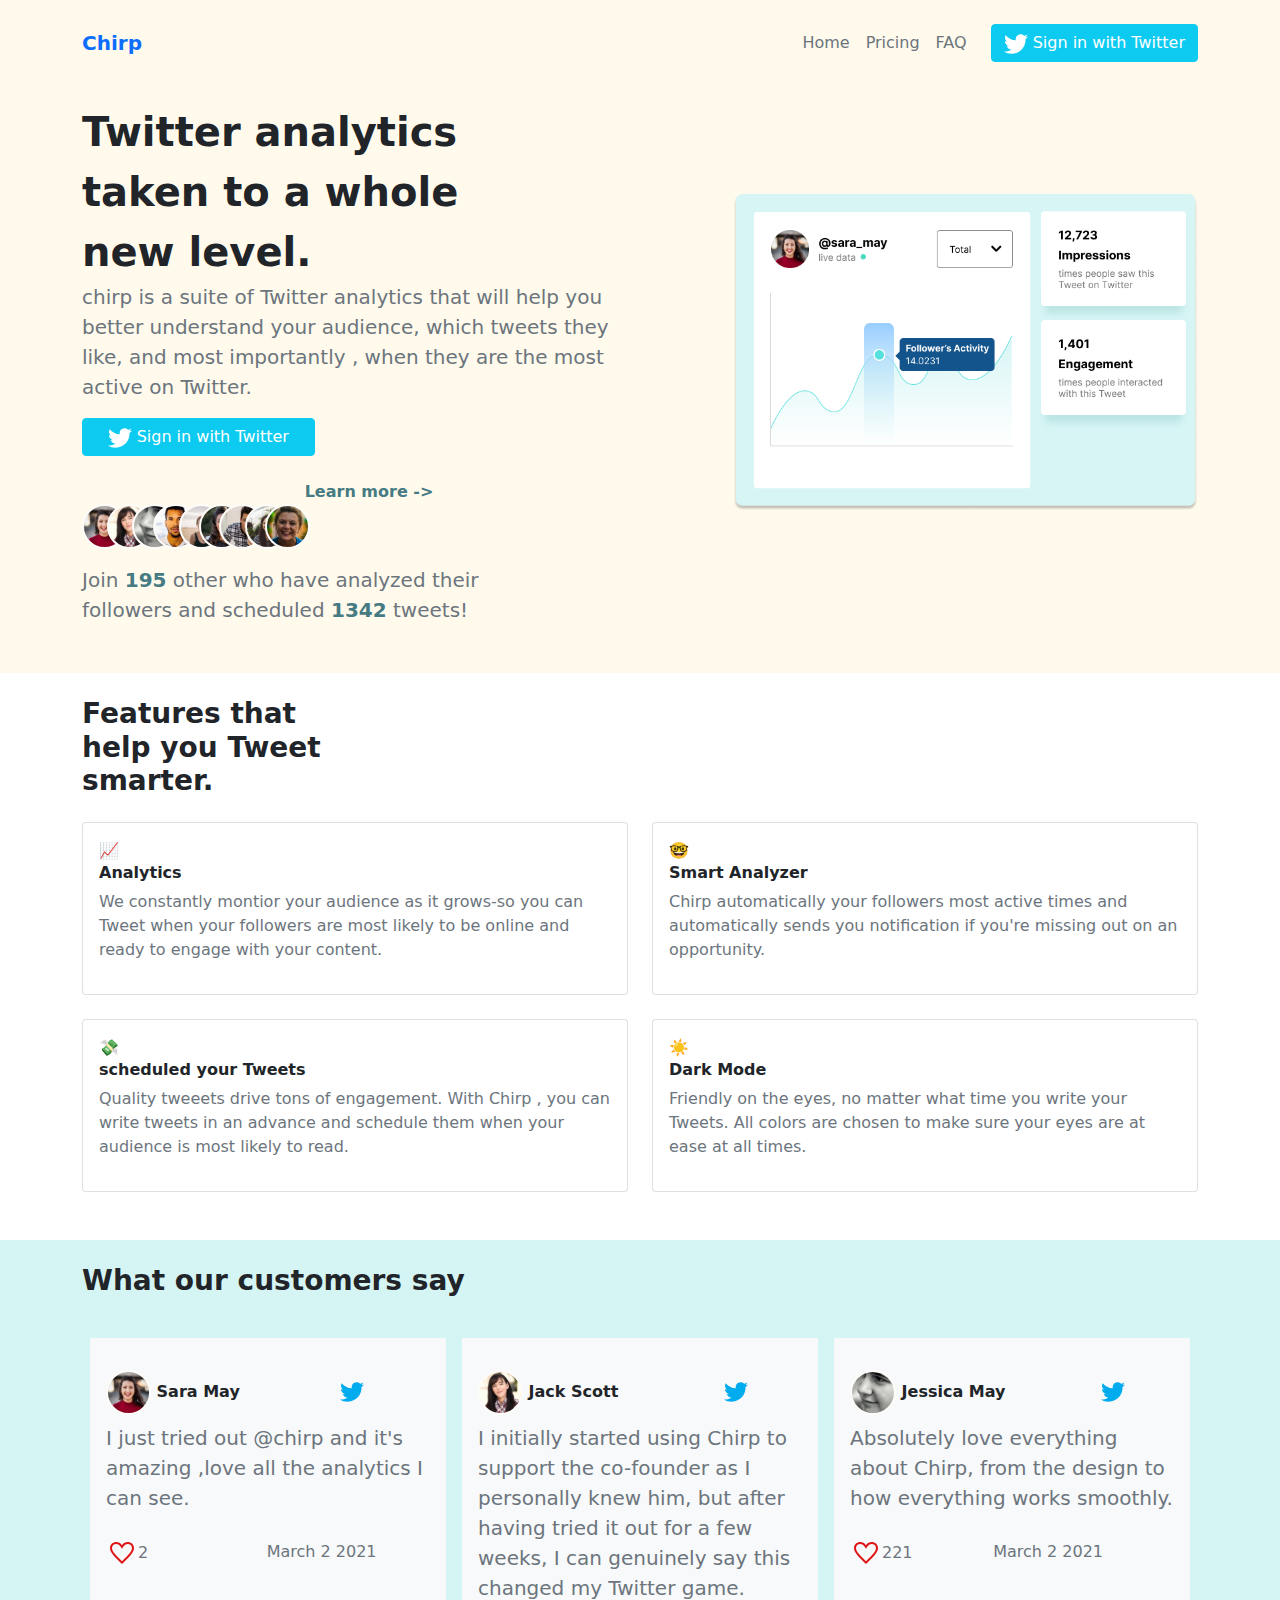
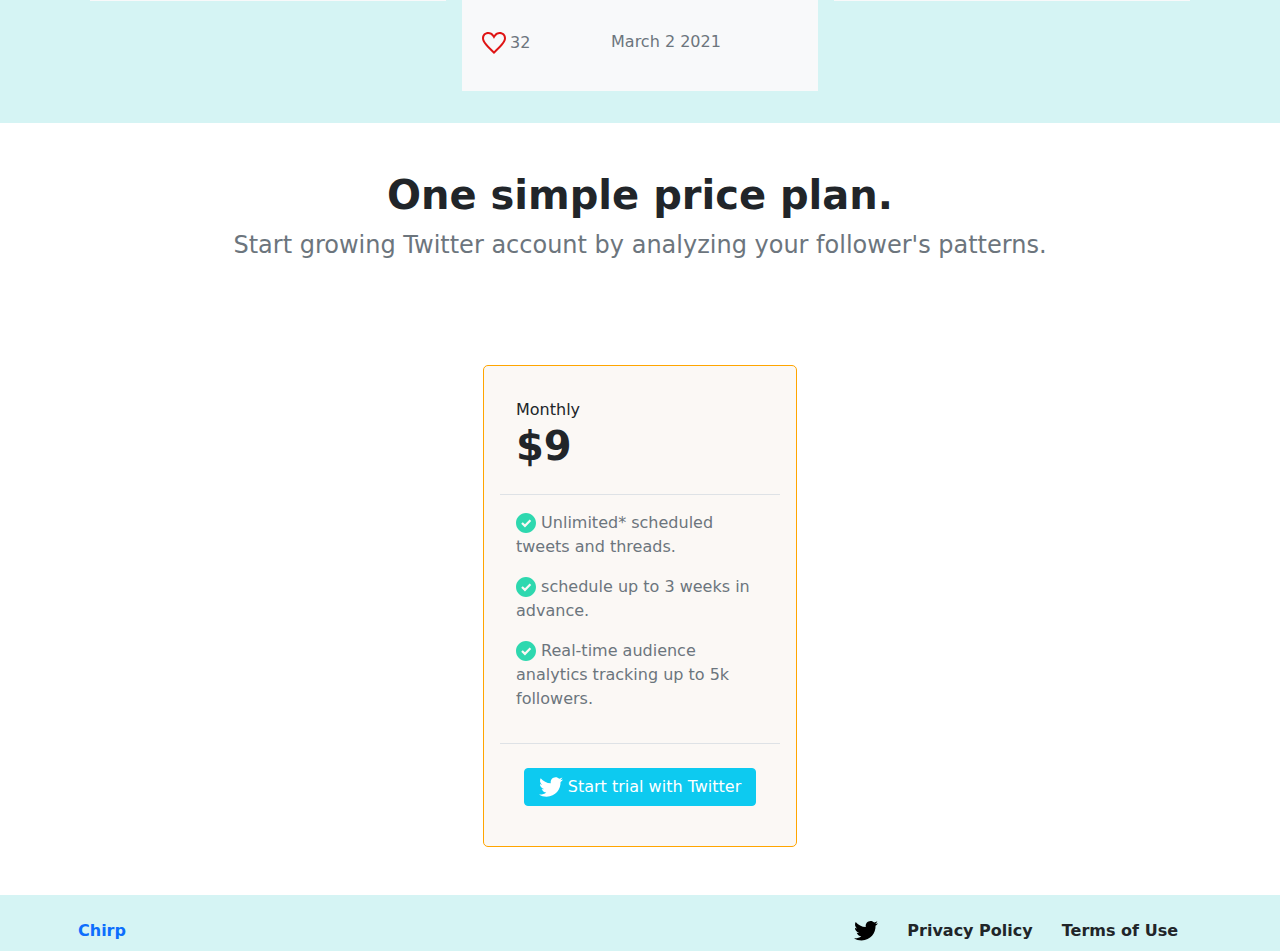
==== index.html @ 7ab79d4b "First Commit" ====
<html>
    <head>
        <link href="style.css" rel="stylesheet">
        <link href="css/bootstrap.min.css" rel="stylesheet" >
        <title>

        </title>
    </head>
    <body>
        <div class="container-fluid px-0">
            <div class=" background1">
                <div class="container px-0 mb-3">      
                    <nav class="navbar navbar-expand-lg  ">
                        <div class="container-fluid">
                          <a class="navbar-brand fw-bold " href="#">Chirp</a>
                          <button class=" btn-dark navbar-toggler" type="button" data-bs-toggle="collapse" data-bs-target="#navbarSupportedContent" aria-controls="navbarSupportedContent" >
                       
                          </button>
                          
                          <div class="collapse navbar-collapse" id="navbarSupportedContent">
                            <ul class="navbar-nav ms-auto mb-2 me-3 mb-lg-0">
                              <li class="nav-item">
                                <a class="nav-link  text-secondary" aria-current="page" href="#">Home</a>
                              </li>
                              <li class="nav-item">
                                <a class="nav-link text-secondary" href="#">Pricing</a>
                              </li>
                              
                              <li class="nav-item">
                                <a class="nav-link text-secondary" href="#" >FAQ</a>
                              </li>
                            </ul>
                            <form class="d-flex">
                            
                              <button type="button" class="btn btn-info mt-3 w-100 text-white">
                                <img src="image/Twitter.svg">
                                Sign in with Twitter</button>
                            </form>
                          </div>
                        </div>
                      </nav>
            </div>
         
        
        <div class="d-flex flex-lg-row flex-sm-column-reverse flex-md-column-reverse container justify-content-between ">
            
            <div class=" col-lg-6 mt-5 mt-lg-0 ">
                <p class="fs-1 fw-bold my-0 w-75">
                    Twitter analytics taken to a whole  new level.
                </p>
                <p class="fs-5  text-secondary">
                chirp is a suite of Twitter analytics that will help you better understand 
                your audience, which tweets they like, and most importantly , when they are the most active on Twitter. 
                </p>
                <div class="from-group  ">
                    <button type="button" class="btn btn-info text-white col-lg-5 col-sm-12 mb-4">
                        <img src="image/Twitter.svg">
                        Sign in with Twitter</button>
               
                    <a href=""style="text-decoration:none; color:rgb(70,123,131);" class="fw-bold ms-3 d-block text-center "> Learn more -></a>

                </div>
                
                <img src="image/userAvatar01.svg">
                
                <img src="image/userAvatar02.svg" class="pic">
            
            <img src="image/userAvatar03.svg"class="pic"><img src="image/userAvatar04.svg"class="pic">
                <img src="image/userAvatar05.svg"class="pic"><img src="image/userAvatar06.svg"class="pic"><img src="image/userAvatar07.svg"class="pic">
                <img src="image/userAvatar08.svg"class="pic"><img src="image/userAvatar09.svg"class="pic">
            
                <p class="w-75 text-secondary mt-3 fs-5 mb-5">
                Join <span class=" fw-bold" style="color:rgb(70,123,131);">195</span> other who have analyzed their followers 
                and scheduled <span class=" fw-bold" style="color:rgb(70,123,131);">1342</span> tweets!
            </p>
            </div>
            
        <div class="col col-lg-5 col-md-12 col-sm-12 design mb-5  ">
            
      

               
        </div>
    
        </div>
    </div>
        
          
                <div class="container mb-4  my-3">
                    
            <h3 class=" col-lg-3 col-md-5 col-sm-5 fw-bold mb-4 mt-4 ">
                Features that help you Tweet smarter.
            </h3>
       
            <div class="row ">
                <div class="col-lg-6 col-md-12 col-sm-12  mb-4   ">
                  <div class="card p-3">
                    <span>📈</span>
                   <h6 class="fw-bold" >Analytics</h6>
                    <p class="text-secondary">
                    We constantly montior your audience as it grows-so you 
                    can Tweet when your followers are most likely to be online 
                    and ready to engage with your content.
                    </p>
                </div>  
                </div>
                <div class="col-lg-6 col-md-12 col-sm-12  mb-4 ">
                    <div class="card p-3">
                        <span>🤓</span>
                    <h6  class="fw-bold">  Smart Analyzer</h6>
                    <p class="text-secondary">
                 Chirp automatically your followers most active 
                 times and automatically sends you notification if you're
                  missing out on an opportunity.
                </p>
            </div>
            </div>
    </div>
    <div class="row ">

                <div class="col-lg-6 col-md-12 col-sm-12  mb-4 ">
                    <div class="card p-3">
                        <span>💸</span>
                    <h6  class="fw-bold">
                        scheduled your Tweets
                    </h6>
                    <p class="text-secondary">
                    Quality tweeets drive tons of engagement. With Chirp , you can write tweets in an advance 
                    and schedule them when your audience is most likely to read.
                    </p>
                </div>
                </div>
                <div class="col-lg-6 col-md-12 col-sm-12  mb-4">
                    <div class="card p-3">
                        <span>☀️</span>
                <h6  class="fw-bold">
                    Dark Mode 
                </h6>
                <p class="text-secondary">
                
          Friendly on the eyes, no matter what time you write your Tweets. All colors are chosen to make sure your eyes are at ease at all times.
         </p>  
        </div>     
        </div>
            
        
        </div>
    </div>
        <div class=" background ">
        <div class="container">
            <h3 class="fw-bold pt-4 pb-4 ">
                What our customers say
            </h3>
          
            <div class=" d-flex flex-column flex-lg-row  justify-content-between ">
                <div class="  h-100 col-lg-4 mb-4  p-2">
                    <div class="bg-light card-body border-0">
                    <h6 class="mt-3 fw-bold"> <img src="image/userAvatar01.svg"> Sara May<img src ="image/Twitter (Blue).svg" style="margin-left: 100px;"></h6>
                    <p class="text-secondary fs-5">
                        I just tried out @chirp and it's amazing ,love all the analytics I can see.</p>
                        <p class="text-secondary mt-4">  <img src="image/Like.svg"class="p-1" >2
                       <span style="margin-left: 3cm;"> March 2 2021</spanclass> </p>
                      </div> 
                </div>
                <div class="  col-lg-4 mb-4  p-2">
            <div class="bg-light card-body border-0">
                  <h6 class="mt-3  fw-bold"> <img src="image/userAvatar02.svg"> Jack Scott  <img src ="image/Twitter (Blue).svg" style="margin-left: 100px;"></h6> 
                 <p class="text-secondary fs-5">
                    
                     I initially started using Chirp to support the co-founder as I personally knew him, but after having tried it out for a few weeks, I 
                     can genuinely say this changed my Twitter game.</p>
                     <p class="text-secondary mt-4">  <img src="image/Like.svg"class="p-1" >32 
                        <span style="margin-left: 2cm;">March 2 2021</span></p>
                    </div>
                </div>
                <div class="  col-lg-4 mb-4  p-2 h-100">
                    <div class="bg-light card-body border-0">
                  <h6 class="mt-3 fw-bold"> <img src="image/userAvatar03.svg" > Jessica May <img src ="image/Twitter (Blue).svg" style="margin-left: 90px;"></h6> 
                  <p class="text-secondary fs-5">
                  
                    
                Absolutely love everything about Chirp, from the design to how everything works smoothly.
                </p>
                <p class="text-secondary mt-4">  <img src="image/Like.svg"class="p-1" >221  <span style="margin-left: 2cm;">March 2 2021</span></p>
                </div>
                </div>
            

            </div>
        </div>
        </div>
        <div class="container-fluid">
            <div class="row d-flex justify-content-center m-5">
            <h3 class="text-center fw-bold fs-1">
                One simple price plan.
    
            </h3>
            <p class="text-secondary text-center fs-4  ">

            Start growing Twitter account by analyzing your follower's patterns.</p>
        </div>
        <div class="  d-flex justify-content-center ">
            <div class="col-lg-3   mb-5 border1 p-3 ">
                <div class=" border-bottom p-3 ">
                 Monthly
                 <h2 class="fs-1 fw-bold">
                     $9
                 </h2>
                </div>
                <div class=" border-bottom p-3 ">
             <p class="text-secondary  mb-3"> <img src="image/Checkmark.svg" style="width:20px;" >  Unlimited* scheduled tweets and threads.<br>
              </p>
              <p class="text-secondary  mb-3"><img src="image/Checkmark.svg" style="width:20px;">   schedule up to 3 weeks in advance.<br>
             </p> <p class="text-secondary  mb-3"> <img src="image/Checkmark.svg" style="width:20px;">  Real-time audience analytics tracking up to 5k followers.<br>
               </p> </div>
                <div class=" p-4">
                    <div class="from-group   ">
                        <button type="button" class="btn btn-info w-100 text-white">
                            <img src="image/Twitter.svg">
                            Start trial with Twitter</button>
                   
                
    
                    </div>
                </div>
            </div>

        </div>
        </div>
          
        <div class=" background  ">
          <div class="container p-2">   
            <div class="d-flex flex-lg-row flex-column justify-content-between">
           
                
                  <div class="mt-3">
                    <a class=" fw-bold text-decoration-none fw-bold" href="#">Chirp</a>
                  </div>
                  
    
 
                
                  <div class="mt-3 ">
                   <a class=" text-dark me-4 " href=""><img src ="image/Twitter (Black).svg" height=""></a>
                    <a class=" text-dark me-4 text-decoration-none fw-bold" href="">Privacy Policy</a>
                    <a class=" text-dark me-4 fw-bold text-decoration-none" href="">Terms of Use</a>
                  
                </div>
                
                
                
            
        </div> 
        </div>
    </div>
    
    </div>
    
    
        </body>
        <script src="js/bootstrap.min.js" ></script>
    </body>
</html>
---- style.css ----
h1{
    font-size:xx-large;
}
.background1{
    background-color:#ffc10714;;
}

.background{
    background-color:#d5f4f4;
}
.box{
    background-color: white;
    border-radius: 5px;

   
    

}

.border1{
   background-color:#fbf8f5;
    border-radius: 5px;
   
    margin: 1cm;
    border-style: solid;
    border-color:  orange;
    border-width: thin;
}
.pic {
    margin-left: -25px;
    
}
@media (max-width: 576px) { 
    .design{
    
        background-repeat: no-repeat;
        background-size:  100% 100%;
        
      background-image: url(image/Hero.png) ;
      
      
    }
 }
@media (min-width: 768px)  { 
    .design{
    
        background-repeat: no-repeat;
        background-size: contain;
        height:500px;
      background-image: url(image/hero_tablet.png);
      background-position: center;

      
      
    }
 }
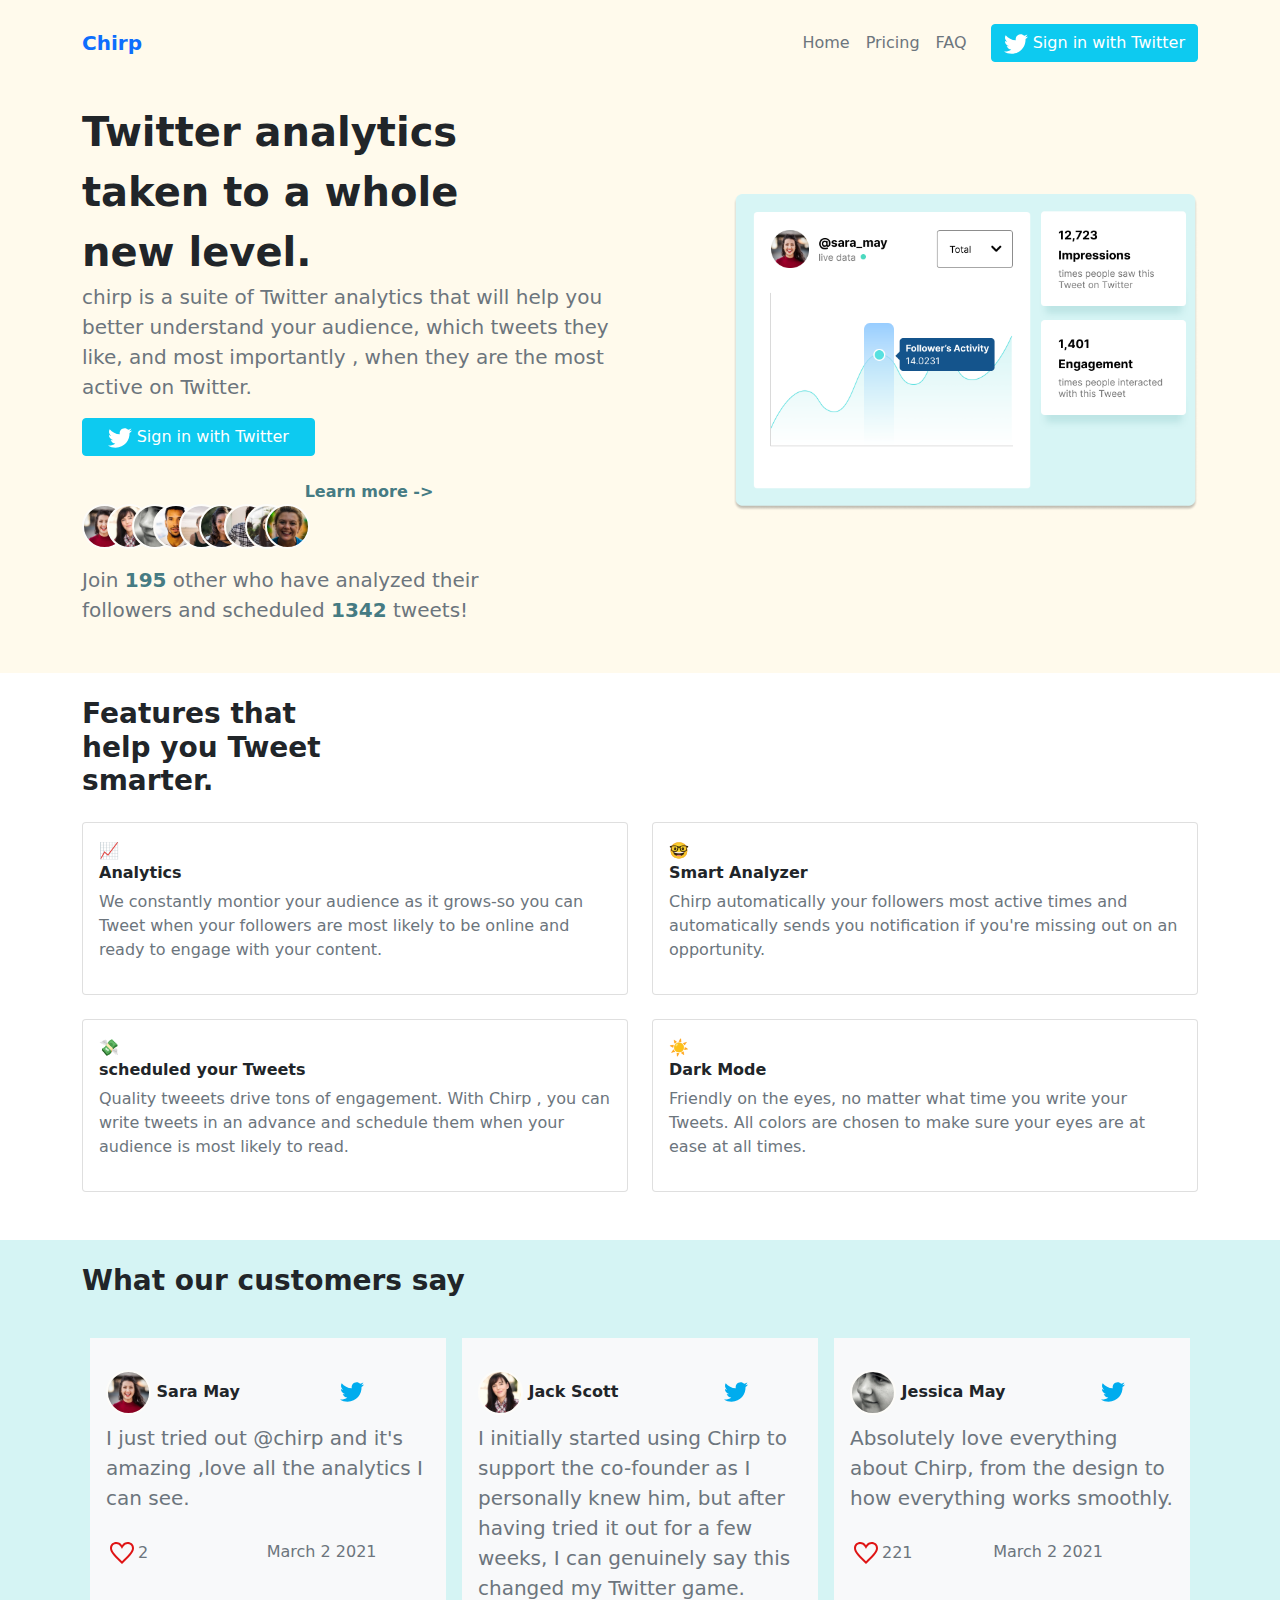
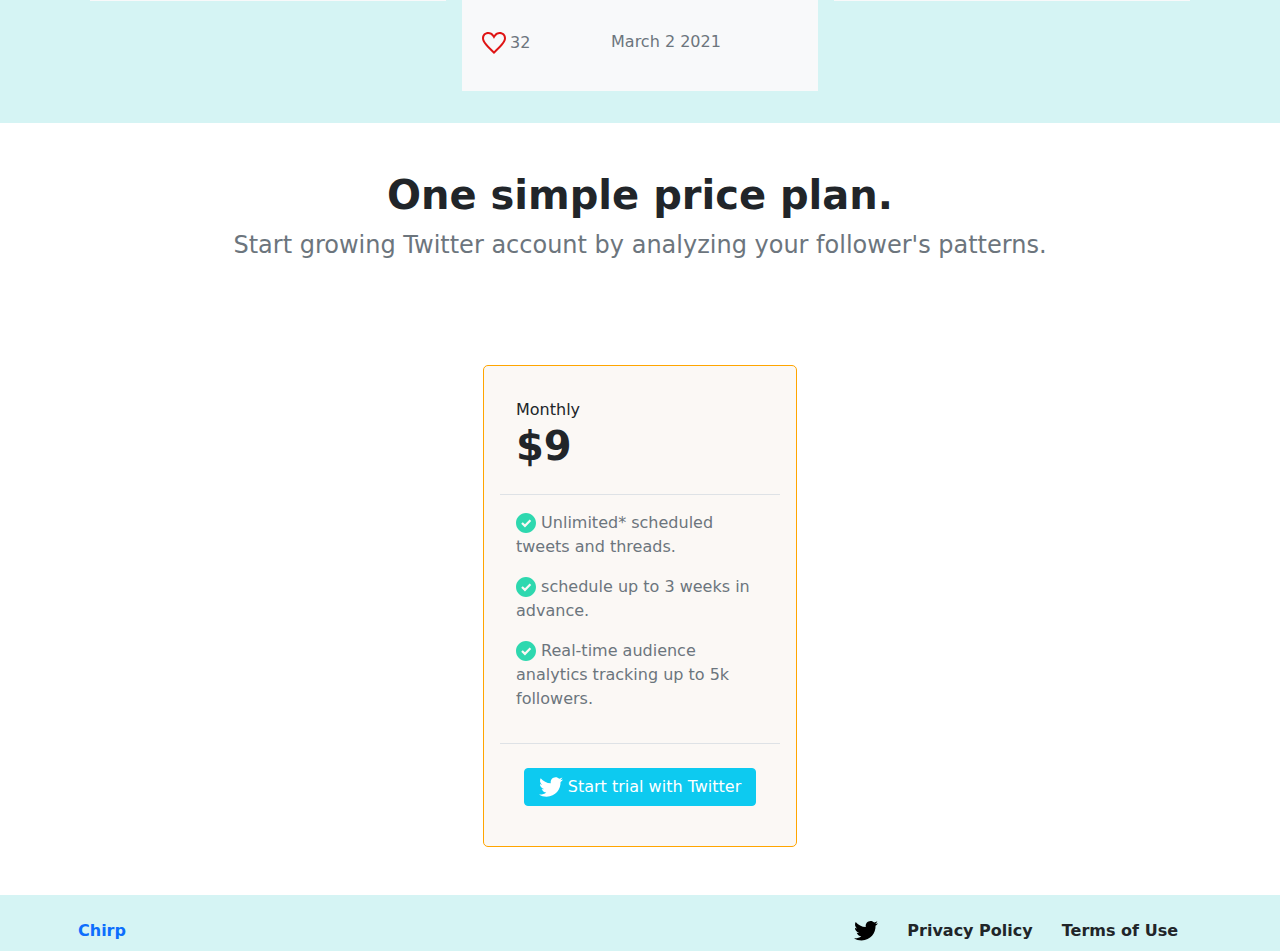
==== commit d6a6e817: "change unnecessary Code" ====
--- a/index.html
+++ b/index.html
@@ -1,263 +1,227 @@
 <html>
-    <head>
-        <link href="style.css" rel="stylesheet">
-        <link href="css/bootstrap.min.css" rel="stylesheet" >
-        <title>
 
-        </title>
-    </head>
-    <body>
-        <div class="container-fluid px-0">
-            <div class=" background1">
-                <div class="container px-0 mb-3">      
-                    <nav class="navbar navbar-expand-lg  ">
-                        <div class="container-fluid">
-                          <a class="navbar-brand fw-bold " href="#">Chirp</a>
-                          <button class=" btn-dark navbar-toggler" type="button" data-bs-toggle="collapse" data-bs-target="#navbarSupportedContent" aria-controls="navbarSupportedContent" >
-                       
-                          </button>
-                          
-                          <div class="collapse navbar-collapse" id="navbarSupportedContent">
+<head>
+    <link href="style.css" rel="stylesheet">
+    <link href="css/bootstrap.min.css" rel="stylesheet">
+    <title>
+    </title>
+</head>
+<body>
+    <div class="container-fluid px-0">
+        <div class=" background1">
+            <div class="container px-0 mb-3">
+                <nav class="navbar navbar-expand-lg  ">
+                    <div class="container-fluid">
+                        <a class="navbar-brand fw-bold " href="#">Chirp</a>
+                        <button class=" btn-dark navbar-toggler" type="button" data-bs-toggle="collapse"
+                            data-bs-target="#navbarSupportedContent" aria-controls="navbarSupportedContent">
+                        </button>
+                        <div class="collapse navbar-collapse" id="navbarSupportedContent">
                             <ul class="navbar-nav ms-auto mb-2 me-3 mb-lg-0">
-                              <li class="nav-item">
-                                <a class="nav-link  text-secondary" aria-current="page" href="#">Home</a>
-                              </li>
-                              <li class="nav-item">
-                                <a class="nav-link text-secondary" href="#">Pricing</a>
-                              </li>
-                              
-                              <li class="nav-item">
-                                <a class="nav-link text-secondary" href="#" >FAQ</a>
-                              </li>
+                                <li class="nav-item">
+                                    <a class="nav-link  text-secondary" aria-current="page" href="#">Home</a>
+                                </li>
+                                <li class="nav-item">
+                                    <a class="nav-link text-secondary" href="#">Pricing</a>
+                                </li>
+                                <li class="nav-item">
+                                    <a class="nav-link text-secondary" href="#">FAQ</a>
+                                </li>
                             </ul>
                             <form class="d-flex">
-                            
-                              <button type="button" class="btn btn-info mt-3 w-100 text-white">
-                                <img src="image/Twitter.svg">
-                                Sign in with Twitter</button>
+                                <button type="button" class="btn btn-info mt-3 w-100 text-white">
+                                    <img src="image/Twitter.svg">
+                                    Sign in with Twitter</button>
                             </form>
-                          </div>
-                        </div>
-                      </nav>
-            </div>
-         
-        
-        <div class="d-flex flex-lg-row flex-sm-column-reverse flex-md-column-reverse container justify-content-between ">
-            
-            <div class=" col-lg-6 mt-5 mt-lg-0 ">
-                <p class="fs-1 fw-bold my-0 w-75">
-                    Twitter analytics taken to a whole  new level.
-                </p>
-                <p class="fs-5  text-secondary">
-                chirp is a suite of Twitter analytics that will help you better understand 
-                your audience, which tweets they like, and most importantly , when they are the most active on Twitter. 
-                </p>
-                <div class="from-group  ">
-                    <button type="button" class="btn btn-info text-white col-lg-5 col-sm-12 mb-4">
-                        <img src="image/Twitter.svg">
-                        Sign in with Twitter</button>
-               
-                    <a href=""style="text-decoration:none; color:rgb(70,123,131);" class="fw-bold ms-3 d-block text-center "> Learn more -></a>
-
-                </div>
-                
-                <img src="image/userAvatar01.svg">
-                
-                <img src="image/userAvatar02.svg" class="pic">
-            
-            <img src="image/userAvatar03.svg"class="pic"><img src="image/userAvatar04.svg"class="pic">
-                <img src="image/userAvatar05.svg"class="pic"><img src="image/userAvatar06.svg"class="pic"><img src="image/userAvatar07.svg"class="pic">
-                <img src="image/userAvatar08.svg"class="pic"><img src="image/userAvatar09.svg"class="pic">
-            
-                <p class="w-75 text-secondary mt-3 fs-5 mb-5">
-                Join <span class=" fw-bold" style="color:rgb(70,123,131);">195</span> other who have analyzed their followers 
-                and scheduled <span class=" fw-bold" style="color:rgb(70,123,131);">1342</span> tweets!
-            </p>
-            </div>
-            
-        <div class="col col-lg-5 col-md-12 col-sm-12 design mb-5  ">
-            
-      
-
-               
-        </div>
-    
-        </div>
-    </div>
-        
-          
-                <div class="container mb-4  my-3">
-                    
+                        </div>
+                    </div>
+                </nav>
+            </div>
+            <div class="d-flex flex-lg-row flex-sm-column-reverse flex-md-column-reverse container justify-content-between ">
+                <div class=" col-lg-6 mt-5 mt-lg-0 ">
+                    <p class="fs-1 fw-bold my-0 w-75">
+                        Twitter analytics taken to a whole new level.
+                    </p>
+                    <p class="fs-5  text-secondary">
+                        chirp is a suite of Twitter analytics that will help you better understand
+                        your audience, which tweets they like, and most importantly , when they are the most active on
+                        Twitter.
+                    </p>
+                    <div class="from-group  ">
+                        <button type="button" class="btn btn-info text-white col-lg-5 col-sm-12 mb-4">
+                            <img src="image/Twitter.svg">
+                            Sign in with Twitter</button>
+                        <a href="" style="text-decoration:none; color:rgb(70,123,131);"
+                            class="fw-bold ms-3 d-block text-center "> Learn more -></a>
+                    </div>
+                    <img src="image/userAvatar01.svg">
+                    <img src="image/userAvatar02.svg" class="pic">
+                    <img src="image/userAvatar03.svg" class="pic"><img src="image/userAvatar04.svg" class="pic">
+                    <img src="image/userAvatar05.svg" class="pic"><img src="image/userAvatar06.svg" class="pic">
+                    <img src="image/userAvatar07.svg" class="pic"><img src="image/userAvatar08.svg" class="pic"><img src="image/userAvatar09.svg" class="pic">
+                    <p class="w-75 text-secondary mt-3 fs-5 mb-5">
+                        Join <span class=" fw-bold" style="color:rgb(70,123,131);">195</span> other who have analyzed
+                        their followers and scheduled <span class=" fw-bold" style="color:rgb(70,123,131);">1342</span> tweets!
+                    </p>
+                </div>
+                <div class="col col-lg-5 col-md-12 col-sm-12 design mb-5  ">
+                </div>
+            </div>
+        </div>
+        <div class="container mb-4  my-3">
             <h3 class=" col-lg-3 col-md-5 col-sm-5 fw-bold mb-4 mt-4 ">
                 Features that help you Tweet smarter.
             </h3>
-       
             <div class="row ">
                 <div class="col-lg-6 col-md-12 col-sm-12  mb-4   ">
-                  <div class="card p-3">
-                    <span>📈</span>
-                   <h6 class="fw-bold" >Analytics</h6>
-                    <p class="text-secondary">
-                    We constantly montior your audience as it grows-so you 
-                    can Tweet when your followers are most likely to be online 
-                    and ready to engage with your content.
-                    </p>
-                </div>  
+                    <div class="card p-3">
+                        <span>📈</span>
+                        <h6 class="fw-bold">Analytics</h6>
+                        <p class="text-secondary">
+                            We constantly montior your audience as it grows-so you
+                            can Tweet when your followers are most likely to be online
+                            and ready to engage with your content.
+                        </p>
+                    </div>
                 </div>
                 <div class="col-lg-6 col-md-12 col-sm-12  mb-4 ">
                     <div class="card p-3">
                         <span>🤓</span>
-                    <h6  class="fw-bold">  Smart Analyzer</h6>
-                    <p class="text-secondary">
-                 Chirp automatically your followers most active 
-                 times and automatically sends you notification if you're
-                  missing out on an opportunity.
-                </p>
-            </div>
-            </div>
-    </div>
-    <div class="row ">
-
+                        <h6 class="fw-bold"> Smart Analyzer</h6>
+                        <p class="text-secondary">
+                            Chirp automatically your followers most active
+                            times and automatically sends you notification if you're
+                            missing out on an opportunity.
+                        </p>
+                    </div>
+                </div>
+            </div>
+            <div class="row ">
                 <div class="col-lg-6 col-md-12 col-sm-12  mb-4 ">
                     <div class="card p-3">
                         <span>💸</span>
-                    <h6  class="fw-bold">
-                        scheduled your Tweets
-                    </h6>
-                    <p class="text-secondary">
-                    Quality tweeets drive tons of engagement. With Chirp , you can write tweets in an advance 
-                    and schedule them when your audience is most likely to read.
-                    </p>
-                </div>
+                        <h6 class="fw-bold">
+                            scheduled your Tweets
+                        </h6>
+                        <p class="text-secondary">
+                            Quality tweeets drive tons of engagement. With Chirp , you can write tweets in an advance
+                            and schedule them when your audience is most likely to read.
+                        </p>
+                    </div>
                 </div>
                 <div class="col-lg-6 col-md-12 col-sm-12  mb-4">
                     <div class="card p-3">
                         <span>☀️</span>
-                <h6  class="fw-bold">
-                    Dark Mode 
-                </h6>
-                <p class="text-secondary">
-                
-          Friendly on the eyes, no matter what time you write your Tweets. All colors are chosen to make sure your eyes are at ease at all times.
-         </p>  
-        </div>     
-        </div>
-            
-        
-        </div>
-    </div>
+                        <h6 class="fw-bold">
+                            Dark Mode
+                        </h6>
+                        <p class="text-secondary">
+                            Friendly on the eyes, no matter what time you write your Tweets. All colors are chosen to
+                            make sure your eyes are at ease at all times.
+                        </p>
+                    </div>
+                </div>
+            </div>
+        </div>
         <div class=" background ">
-        <div class="container">
-            <h3 class="fw-bold pt-4 pb-4 ">
-                What our customers say
-            </h3>
-          
-            <div class=" d-flex flex-column flex-lg-row  justify-content-between ">
-                <div class="  h-100 col-lg-4 mb-4  p-2">
-                    <div class="bg-light card-body border-0">
-                    <h6 class="mt-3 fw-bold"> <img src="image/userAvatar01.svg"> Sara May<img src ="image/Twitter (Blue).svg" style="margin-left: 100px;"></h6>
-                    <p class="text-secondary fs-5">
-                        I just tried out @chirp and it's amazing ,love all the analytics I can see.</p>
-                        <p class="text-secondary mt-4">  <img src="image/Like.svg"class="p-1" >2
-                       <span style="margin-left: 3cm;"> March 2 2021</spanclass> </p>
-                      </div> 
-                </div>
-                <div class="  col-lg-4 mb-4  p-2">
-            <div class="bg-light card-body border-0">
-                  <h6 class="mt-3  fw-bold"> <img src="image/userAvatar02.svg"> Jack Scott  <img src ="image/Twitter (Blue).svg" style="margin-left: 100px;"></h6> 
-                 <p class="text-secondary fs-5">
-                    
-                     I initially started using Chirp to support the co-founder as I personally knew him, but after having tried it out for a few weeks, I 
-                     can genuinely say this changed my Twitter game.</p>
-                     <p class="text-secondary mt-4">  <img src="image/Like.svg"class="p-1" >32 
-                        <span style="margin-left: 2cm;">March 2 2021</span></p>
-                    </div>
-                </div>
-                <div class="  col-lg-4 mb-4  p-2 h-100">
-                    <div class="bg-light card-body border-0">
-                  <h6 class="mt-3 fw-bold"> <img src="image/userAvatar03.svg" > Jessica May <img src ="image/Twitter (Blue).svg" style="margin-left: 90px;"></h6> 
-                  <p class="text-secondary fs-5">
-                  
-                    
-                Absolutely love everything about Chirp, from the design to how everything works smoothly.
-                </p>
-                <p class="text-secondary mt-4">  <img src="image/Like.svg"class="p-1" >221  <span style="margin-left: 2cm;">March 2 2021</span></p>
-                </div>
-                </div>
-            
-
-            </div>
-        </div>
+            <div class="container">
+                <h3 class="fw-bold pt-4 pb-4 ">
+                    What our customers say
+                </h3>
+                <div class=" d-flex flex-column flex-lg-row  justify-content-between ">
+                    <div class="  h-100 col-lg-4 mb-4  p-2">
+                        <div class="bg-light card-body border-0">
+                            <h6 class="mt-3 fw-bold"> <img src="image/userAvatar01.svg"> Sara May<img
+                                    src="image/Twitter (Blue).svg" style="margin-left: 100px;"></h6>
+                            <p class="text-secondary fs-5">
+                                I just tried out @chirp and it's amazing ,love all the analytics I can see.</p>
+                            <p class="text-secondary mt-4"> <img src="image/Like.svg" class="p-1">2
+                                <span style="margin-left: 3cm;"> March 2 2021</spanclass>
+                            </p>
+                        </div>
+                    </div>
+                    <div class="  col-lg-4 mb-4  p-2">
+                        <div class="bg-light card-body border-0">
+                            <h6 class="mt-3  fw-bold"> <img src="image/userAvatar02.svg"> Jack Scott <img
+                                    src="image/Twitter (Blue).svg" style="margin-left: 100px;"></h6>
+                            <p class="text-secondary fs-5">
+                                I initially started using Chirp to support the co-founder as I personally knew him, but
+                                after having tried it out for a few weeks, I
+                                can genuinely say this changed my Twitter game.</p>
+                            <p class="text-secondary mt-4"> <img src="image/Like.svg" class="p-1">32
+                                <span style="margin-left: 2cm;">March 2 2021</span>
+                            </p>
+                        </div>
+                    </div>
+                    <div class="  col-lg-4 mb-4  p-2 h-100">
+                        <div class="bg-light card-body border-0">
+                            <h6 class="mt-3 fw-bold"> <img src="image/userAvatar03.svg"> Jessica May <img
+                                    src="image/Twitter (Blue).svg" style="margin-left: 90px;"></h6>
+                            <p class="text-secondary fs-5">
+                                Absolutely love everything about Chirp, from the design to how everything works
+                                smoothly.
+                            </p>
+                            <p class="text-secondary mt-4"> <img src="image/Like.svg" class="p-1">221 <span
+                                    style="margin-left: 2cm;">March 2 2021</span></p>
+                        </div>
+                    </div>
+                </div>
+            </div>
         </div>
         <div class="container-fluid">
             <div class="row d-flex justify-content-center m-5">
-            <h3 class="text-center fw-bold fs-1">
-                One simple price plan.
-    
-            </h3>
-            <p class="text-secondary text-center fs-4  ">
+                <h3 class="text-center fw-bold fs-1">
+                    One simple price plan.
+                </h3>
+                <p class="text-secondary text-center fs-4  ">
+                    Start growing Twitter account by analyzing your follower's patterns.</p>
+            </div>
+            <div class="d-flex justify-content-center">
+                <div class="col-lg-3   mb-5 border1 p-3 ">
+                    <div class=" border-bottom p-3 ">
+                        Monthly
+                        <h2 class="fs-1 fw-bold">
+                            $9
+                        </h2>
+                    </div>
+                    <div class=" border-bottom p-3 ">
+                        <p class="text-secondary  mb-3"> <img src="image/Checkmark.svg" style="width:20px;"> Unlimited*
+                            scheduled tweets and threads.<br>
+                        </p>
+                        <p class="text-secondary  mb-3"><img src="image/Checkmark.svg" style="width:20px;"> schedule up
+                            to 3 weeks in advance.<br>
+                        </p>
+                        <p class="text-secondary  mb-3"> <img src="image/Checkmark.svg" style="width:20px;"> Real-time
+                            audience analytics tracking up to 5k followers.<br>
+                        </p>
+                    </div>
+                    <div class=" p-4">
+                        <div class="from-group   ">
+                            <button type="button" class="btn btn-info w-100 text-white">
+                                <img src="image/Twitter.svg">
+                                Start trial with Twitter</button>
+                        </div>
+                    </div>
+                </div>
+            </div>
+        </div>
+        <div class=" background  ">
+            <div class="container p-2">
+                <div class="d-flex flex-lg-row flex-column justify-content-between">
+                    <div class="mt-3">
+                        <a class=" fw-bold text-decoration-none fw-bold" href="#">Chirp</a>
+                    </div>
+                    <div class="mt-3 ">
+                        <a class=" text-dark me-4 " href=""><img src="image/Twitter (Black).svg" height=""></a>
+                        <a class=" text-dark me-4 text-decoration-none fw-bold" href="">Privacy Policy</a>
+                        <a class=" text-dark me-4 fw-bold text-decoration-none" href="">Terms of Use</a>
+                    </div>
+                </div>
+            </div>
+        </div>
+    </div>
+</body>
+<script src="js/bootstrap.min.js"></script>
+</body>
 
-            Start growing Twitter account by analyzing your follower's patterns.</p>
-        </div>
-        <div class="  d-flex justify-content-center ">
-            <div class="col-lg-3   mb-5 border1 p-3 ">
-                <div class=" border-bottom p-3 ">
-                 Monthly
-                 <h2 class="fs-1 fw-bold">
-                     $9
-                 </h2>
-                </div>
-                <div class=" border-bottom p-3 ">
-             <p class="text-secondary  mb-3"> <img src="image/Checkmark.svg" style="width:20px;" >  Unlimited* scheduled tweets and threads.<br>
-              </p>
-              <p class="text-secondary  mb-3"><img src="image/Checkmark.svg" style="width:20px;">   schedule up to 3 weeks in advance.<br>
-             </p> <p class="text-secondary  mb-3"> <img src="image/Checkmark.svg" style="width:20px;">  Real-time audience analytics tracking up to 5k followers.<br>
-               </p> </div>
-                <div class=" p-4">
-                    <div class="from-group   ">
-                        <button type="button" class="btn btn-info w-100 text-white">
-                            <img src="image/Twitter.svg">
-                            Start trial with Twitter</button>
-                   
-                
-    
-                    </div>
-                </div>
-            </div>
-
-        </div>
-        </div>
-          
-        <div class=" background  ">
-          <div class="container p-2">   
-            <div class="d-flex flex-lg-row flex-column justify-content-between">
-           
-                
-                  <div class="mt-3">
-                    <a class=" fw-bold text-decoration-none fw-bold" href="#">Chirp</a>
-                  </div>
-                  
-    
- 
-                
-                  <div class="mt-3 ">
-                   <a class=" text-dark me-4 " href=""><img src ="image/Twitter (Black).svg" height=""></a>
-                    <a class=" text-dark me-4 text-decoration-none fw-bold" href="">Privacy Policy</a>
-                    <a class=" text-dark me-4 fw-bold text-decoration-none" href="">Terms of Use</a>
-                  
-                </div>
-                
-                
-                
-            
-        </div> 
-        </div>
-    </div>
-    
-    </div>
-    
-    
-        </body>
-        <script src="js/bootstrap.min.js" ></script>
-    </body>
 </html>--- a/style.css
+++ b/style.css
@@ -1,33 +1,15 @@
-
-  
-
-
-
-
-
 h1{
     font-size:xx-large;
 }
 .background1{
     background-color:#ffc10714;;
 }
-
 .background{
     background-color:#d5f4f4;
 }
-.box{
-    background-color: white;
-    border-radius: 5px;
-
-   
-    
-
-}
-
 .border1{
    background-color:#fbf8f5;
     border-radius: 5px;
-   
     margin: 1cm;
     border-style: solid;
     border-color:  orange;
@@ -35,29 +17,20 @@
 }
 .pic {
     margin-left: -25px;
-    
 }
 @media (max-width: 576px) { 
     .design{
-    
         background-repeat: no-repeat;
         background-size:  100% 100%;
-        
       background-image: url(image/Hero.png) ;
-      
-      
     }
  }
 @media (min-width: 768px)  { 
     .design{
-    
         background-repeat: no-repeat;
         background-size: contain;
         height:500px;
       background-image: url(image/hero_tablet.png);
       background-position: center;
-
-      
-      
     }
  }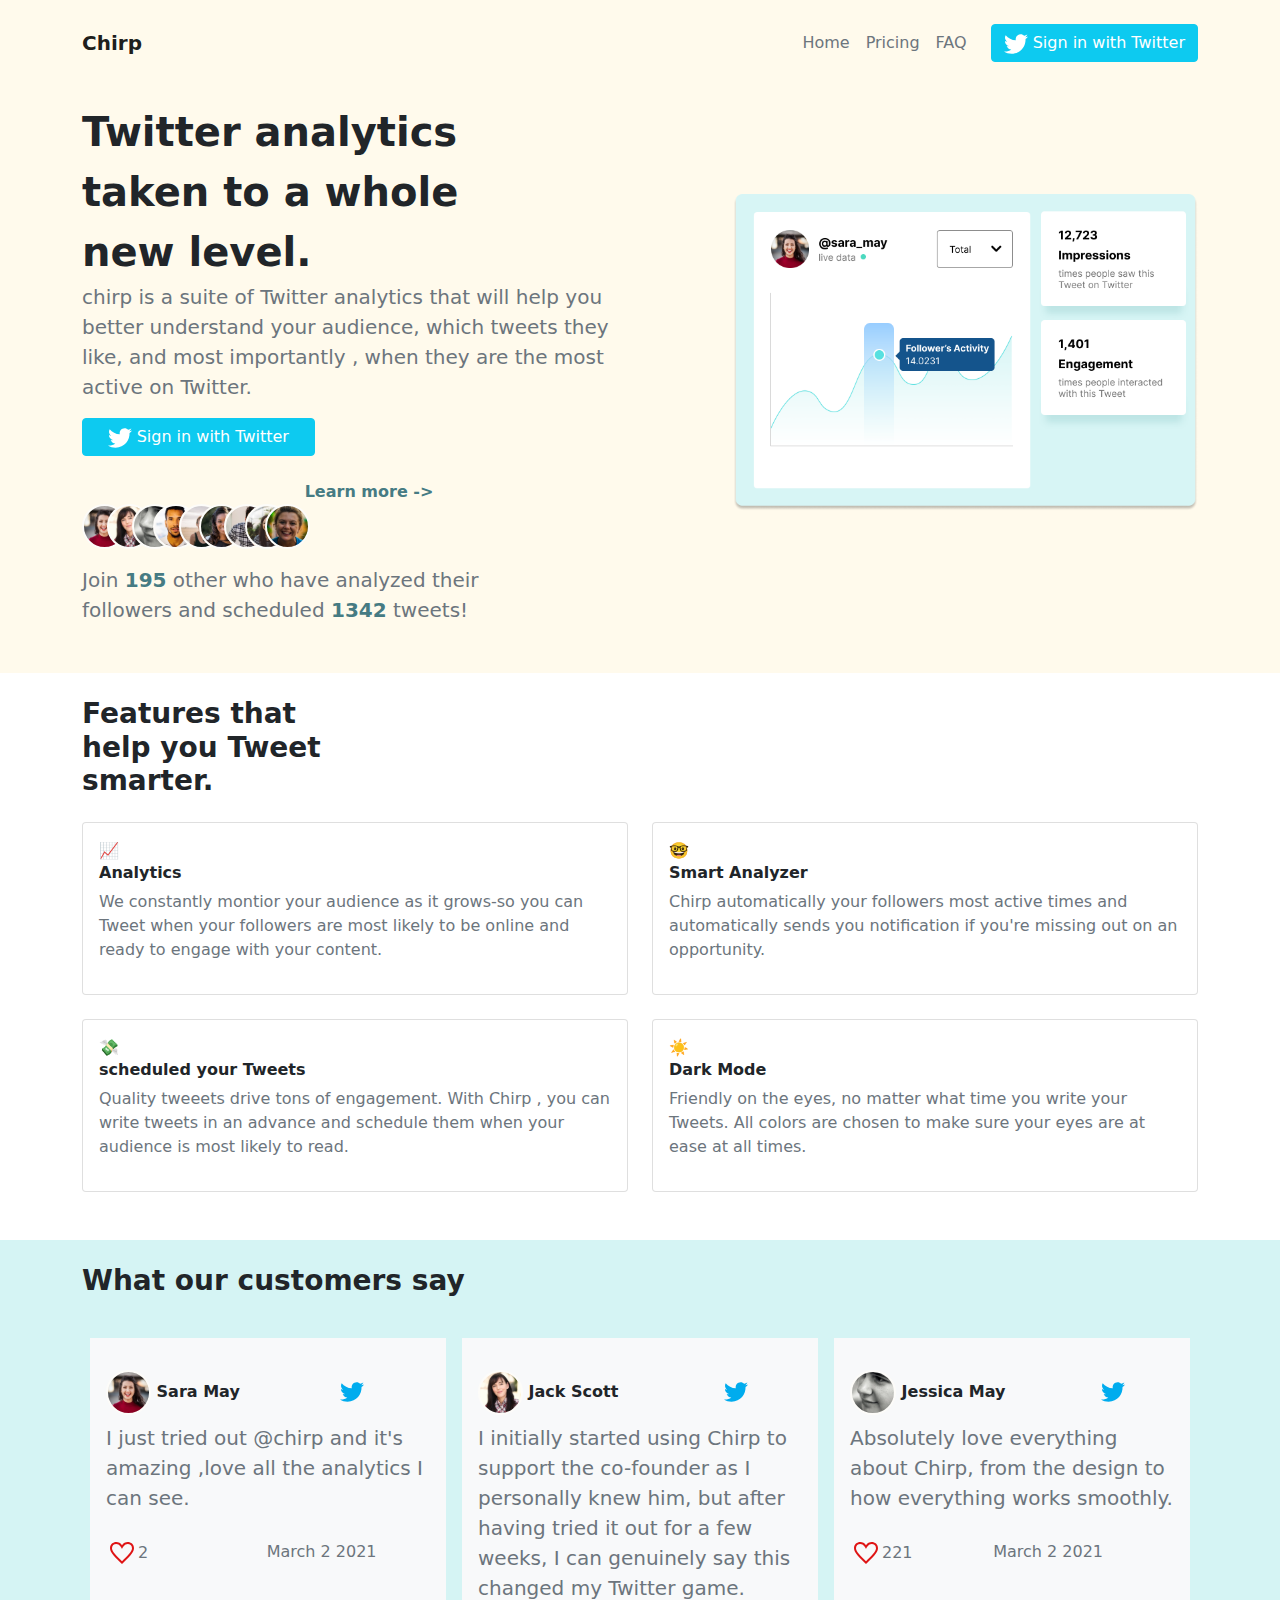
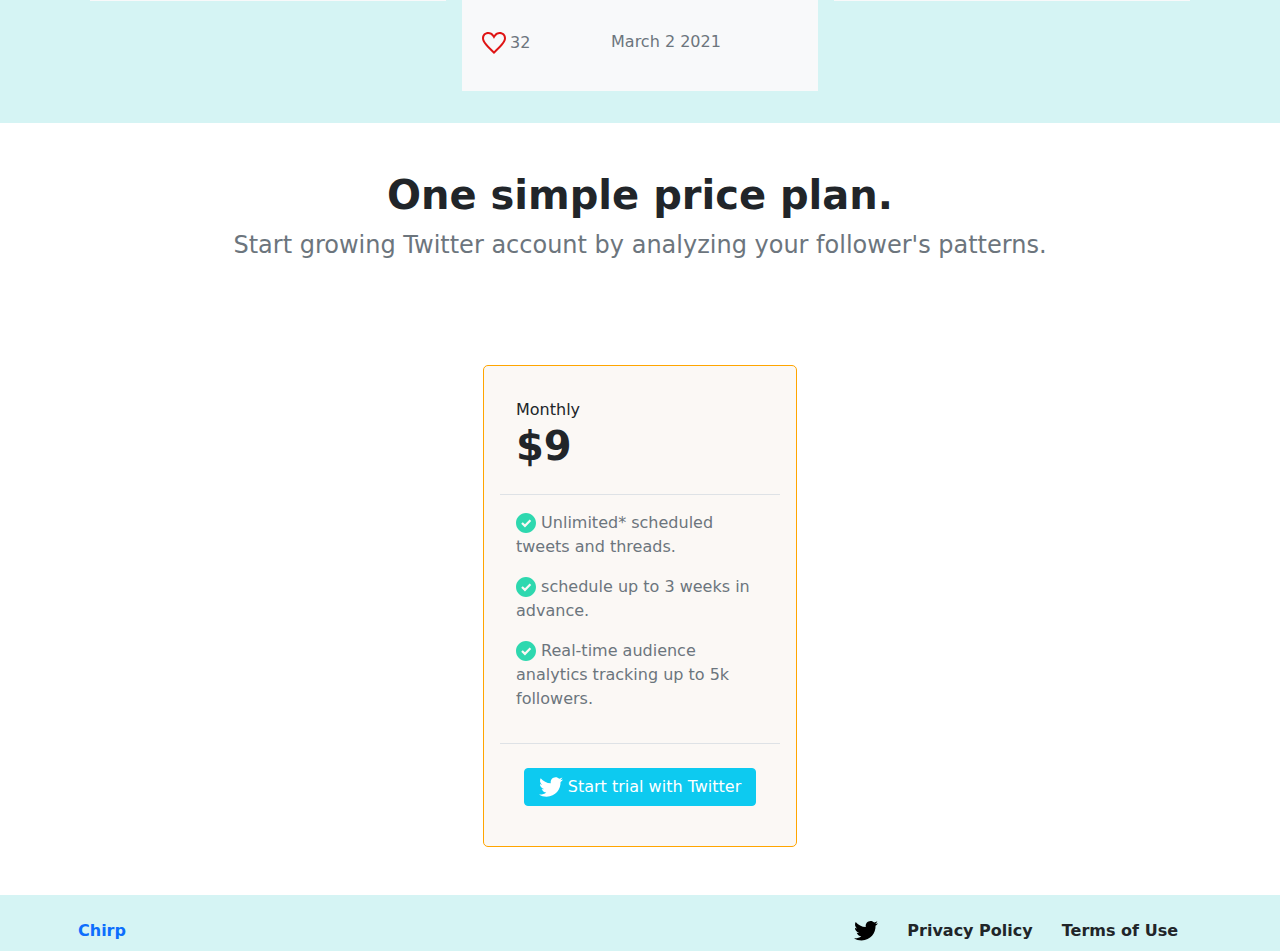
==== commit 1e04b229: "Add Code" ====
--- a/index.html
+++ b/index.html
@@ -10,11 +10,12 @@
     <div class="container-fluid px-0">
         <div class=" background1">
             <div class="container px-0 mb-3">
-                <nav class="navbar navbar-expand-lg  ">
+                <nav class="navbar navbar-expand-lg navbar-light  ">
                     <div class="container-fluid">
                         <a class="navbar-brand fw-bold " href="#">Chirp</a>
-                        <button class=" btn-dark navbar-toggler" type="button" data-bs-toggle="collapse"
-                            data-bs-target="#navbarSupportedContent" aria-controls="navbarSupportedContent">
+                        <button class="  navbar-toggler" type="button" data-bs-toggle="collapse"
+                            data-bs-target="#navbarSupportedContent" >
+                            <span class="navbar-toggler-icon"></span>
                         </button>
                         <div class="collapse navbar-collapse" id="navbarSupportedContent">
                             <ul class="navbar-nav ms-auto mb-2 me-3 mb-lg-0">
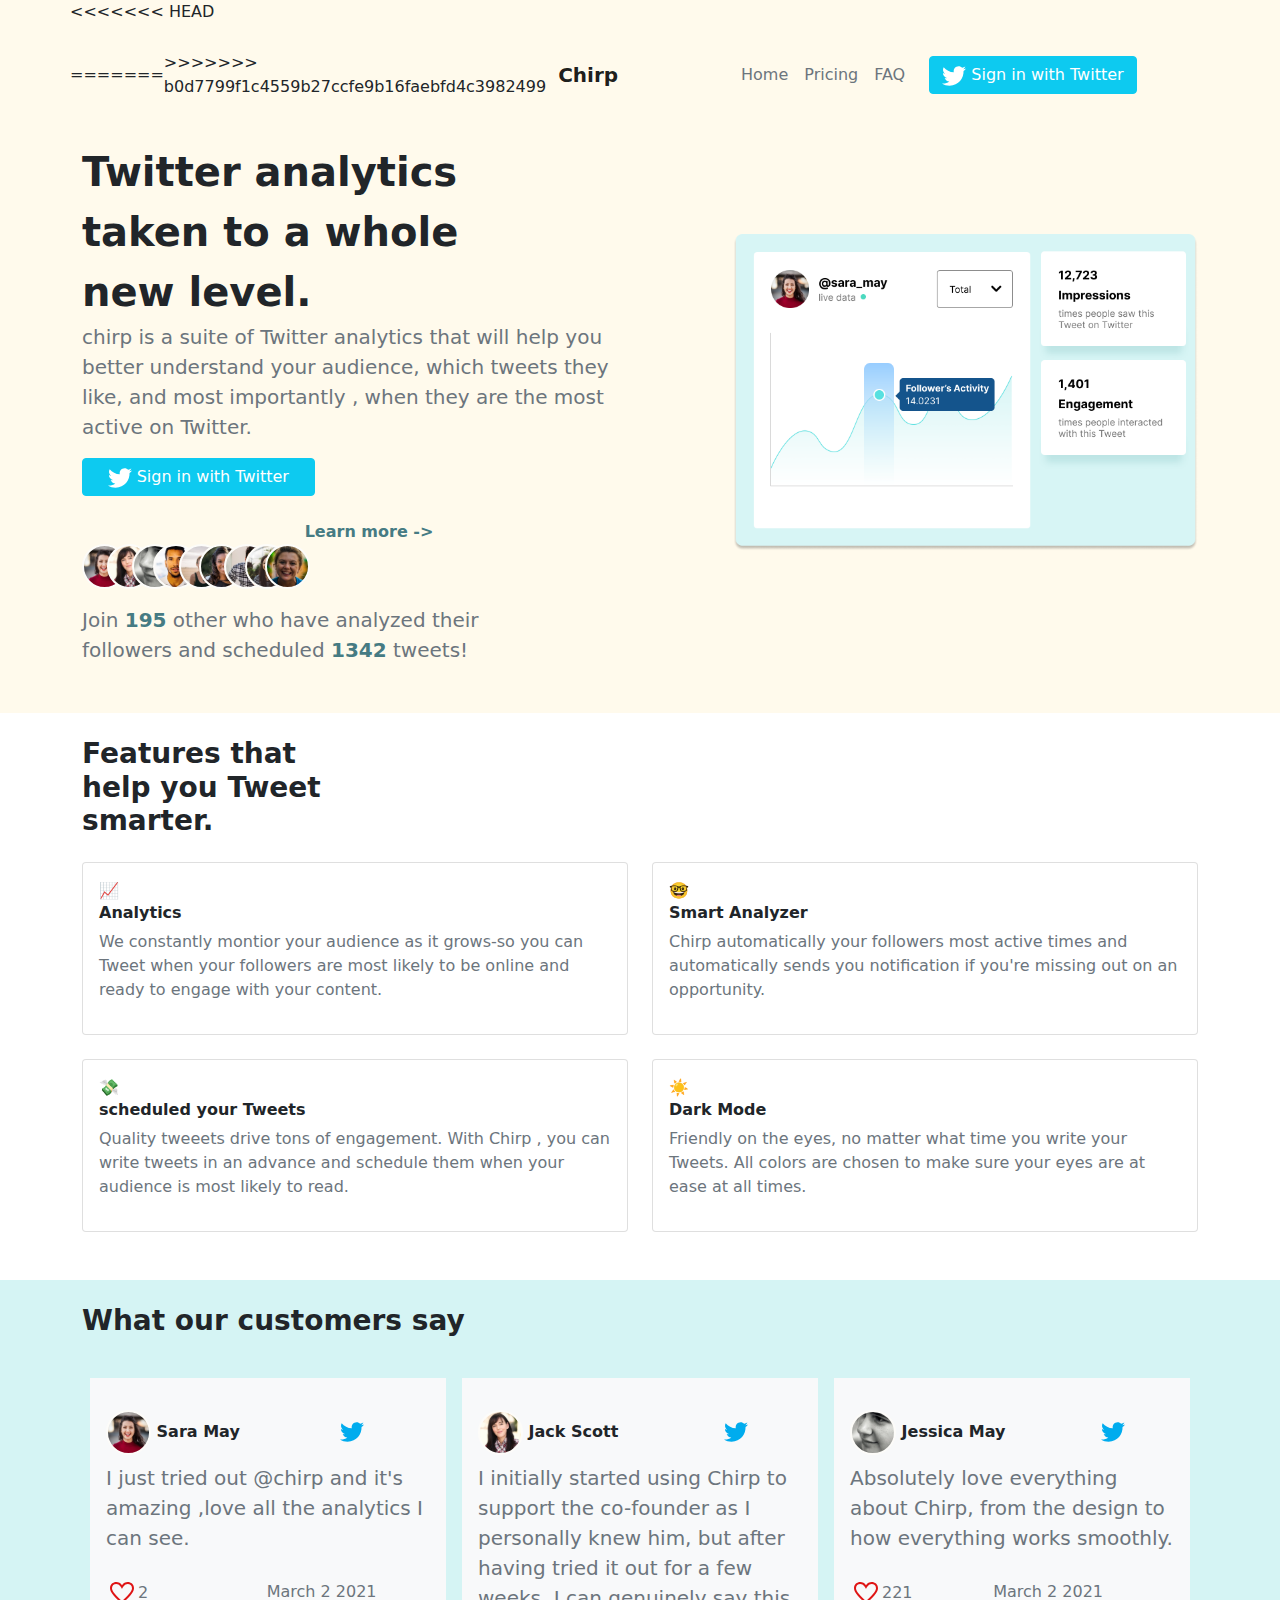
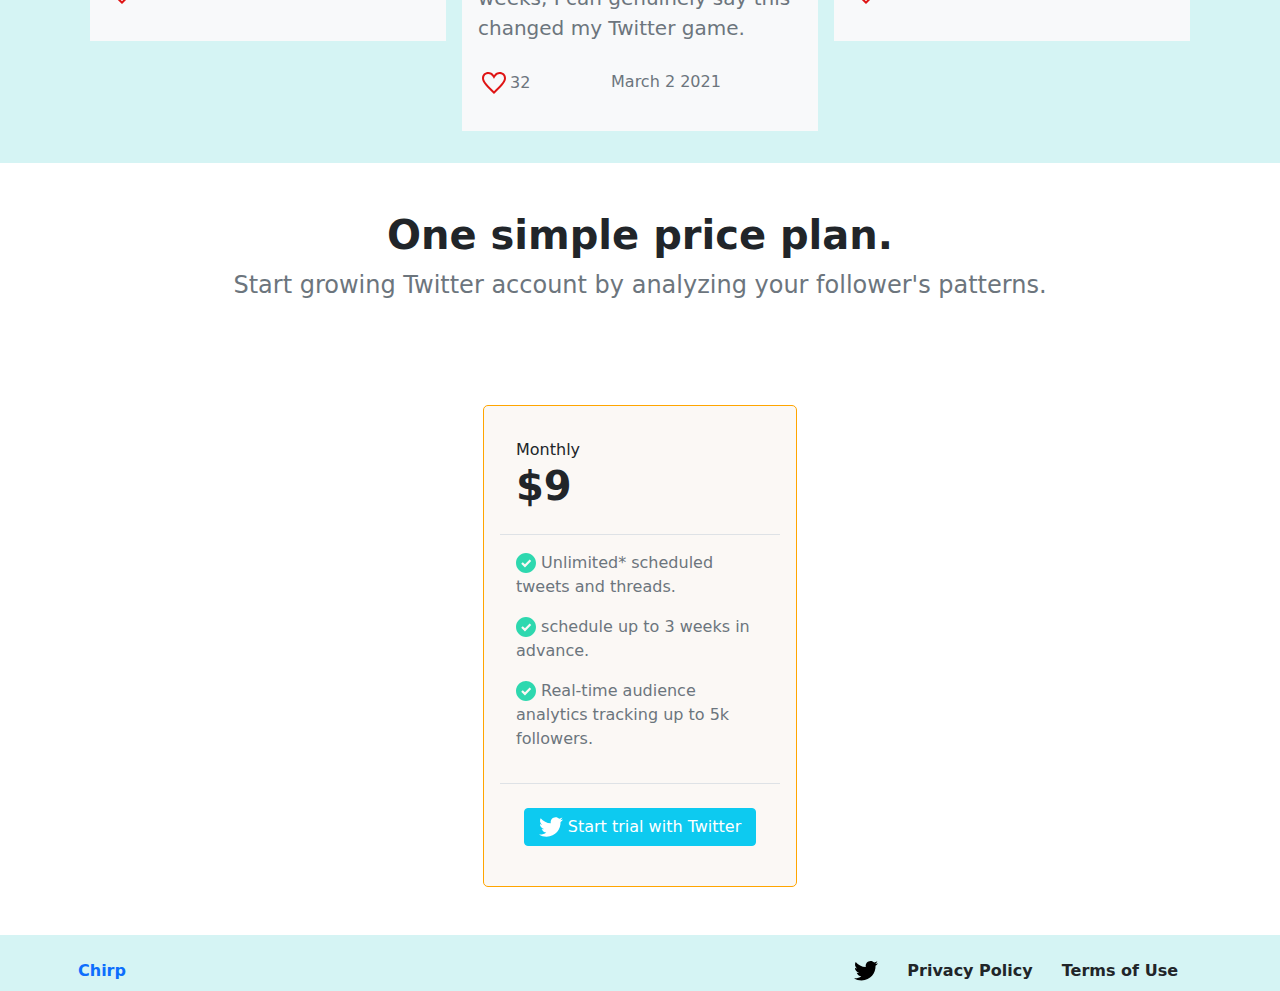
==== commit db98c20c: "no message" ====
--- a/index.html
+++ b/index.html
@@ -10,7 +10,11 @@
     <div class="container-fluid px-0">
         <div class=" background1">
             <div class="container px-0 mb-3">
+<<<<<<< HEAD
                 <nav class="navbar navbar-expand-lg navbar-light  ">
+=======
+                <nav class="navbar navbar-expand-lg navbar-light ">
+>>>>>>> b0d7799f1c4559b27ccfe9b16faebfd4c3982499
                     <div class="container-fluid">
                         <a class="navbar-brand fw-bold " href="#">Chirp</a>
                         <button class="  navbar-toggler" type="button" data-bs-toggle="collapse"
@@ -225,4 +229,4 @@
 <script src="js/bootstrap.min.js"></script>
 </body>
 
-</html>+</html>
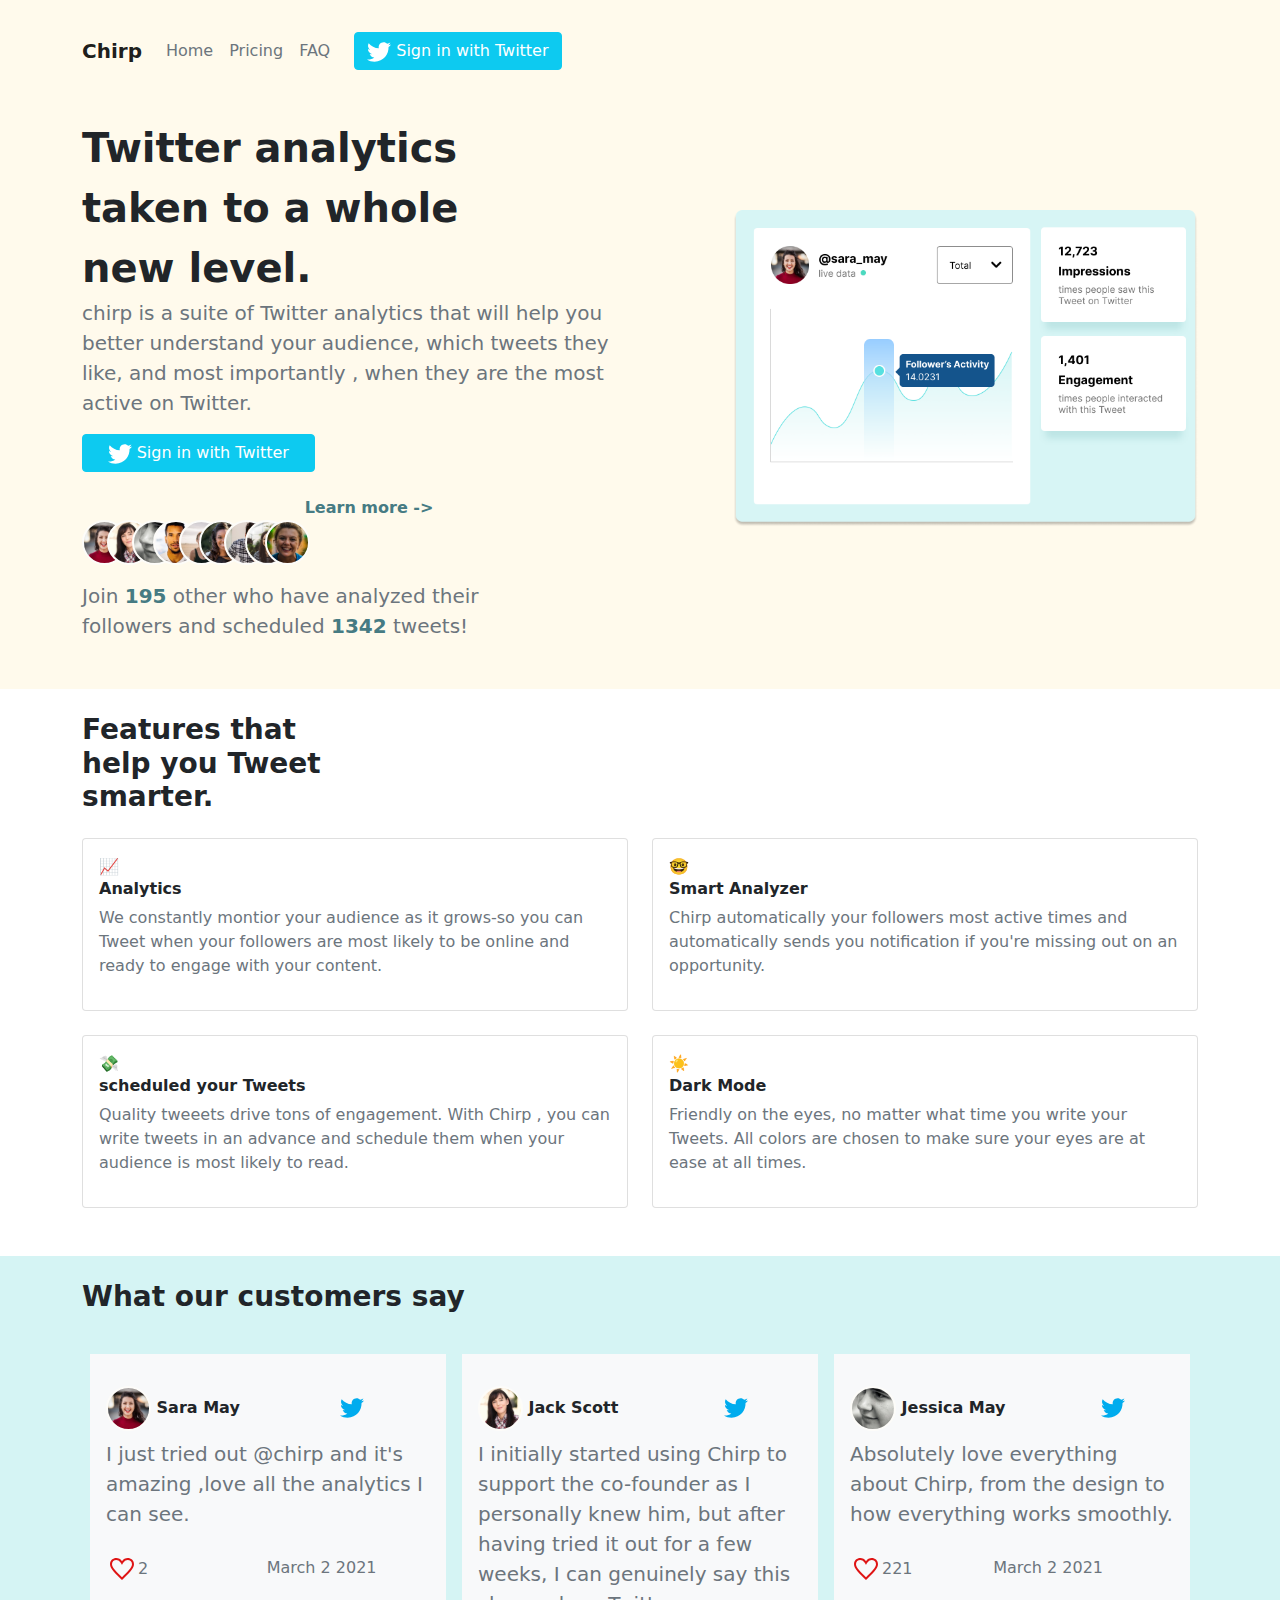
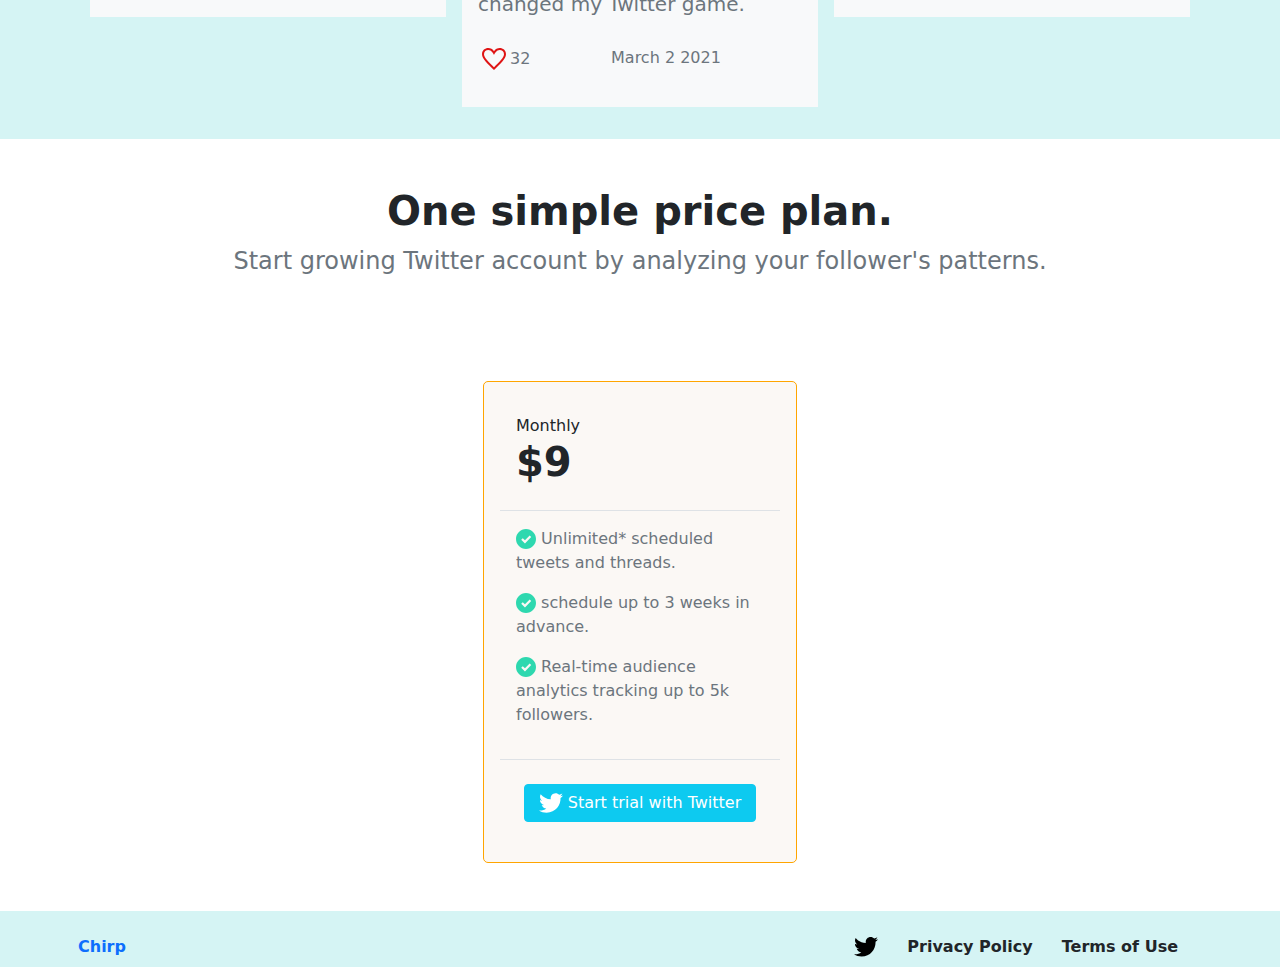
==== commit c44b2873: "no message" ====
--- a/index.html
+++ b/index.html
@@ -10,11 +10,8 @@
     <div class="container-fluid px-0">
         <div class=" background1">
             <div class="container px-0 mb-3">
-<<<<<<< HEAD
                 <nav class="navbar navbar-expand-lg navbar-light  ">
-=======
                 <nav class="navbar navbar-expand-lg navbar-light ">
->>>>>>> b0d7799f1c4559b27ccfe9b16faebfd4c3982499
                     <div class="container-fluid">
                         <a class="navbar-brand fw-bold " href="#">Chirp</a>
                         <button class="  navbar-toggler" type="button" data-bs-toggle="collapse"
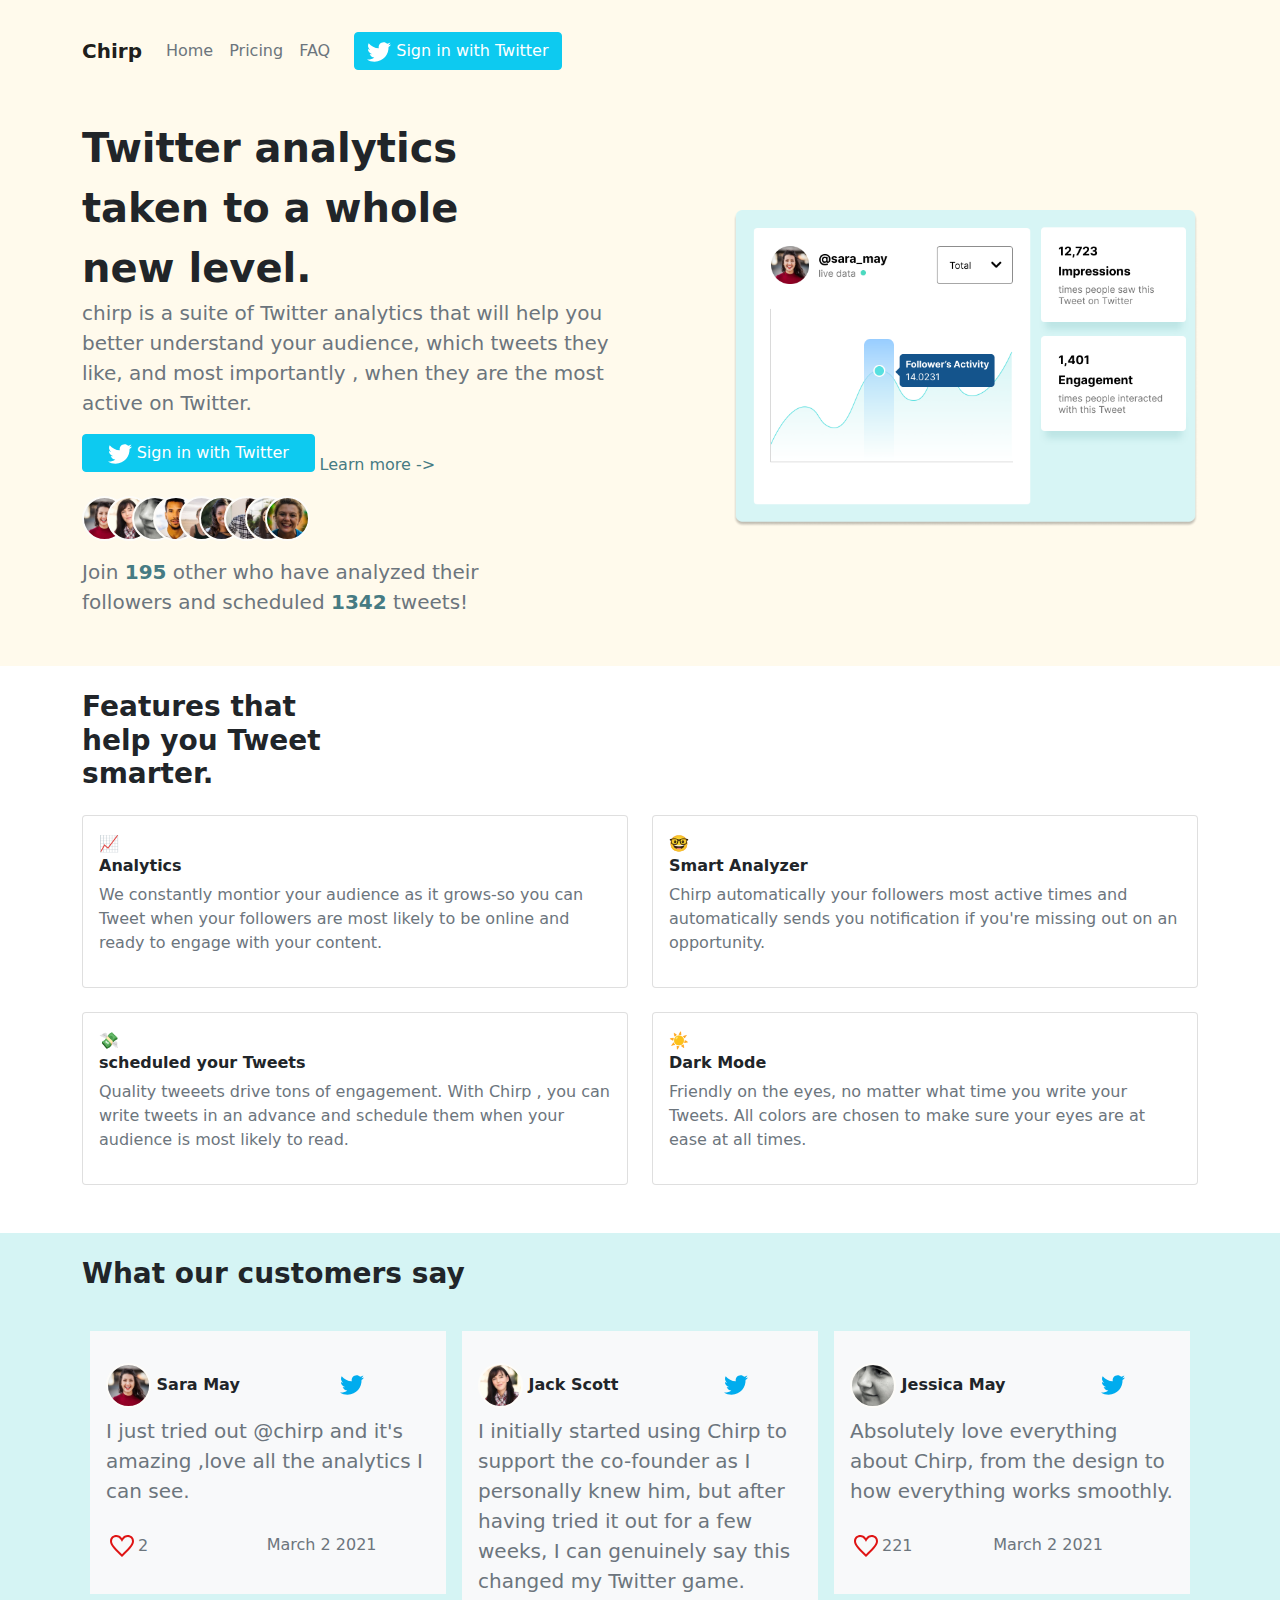
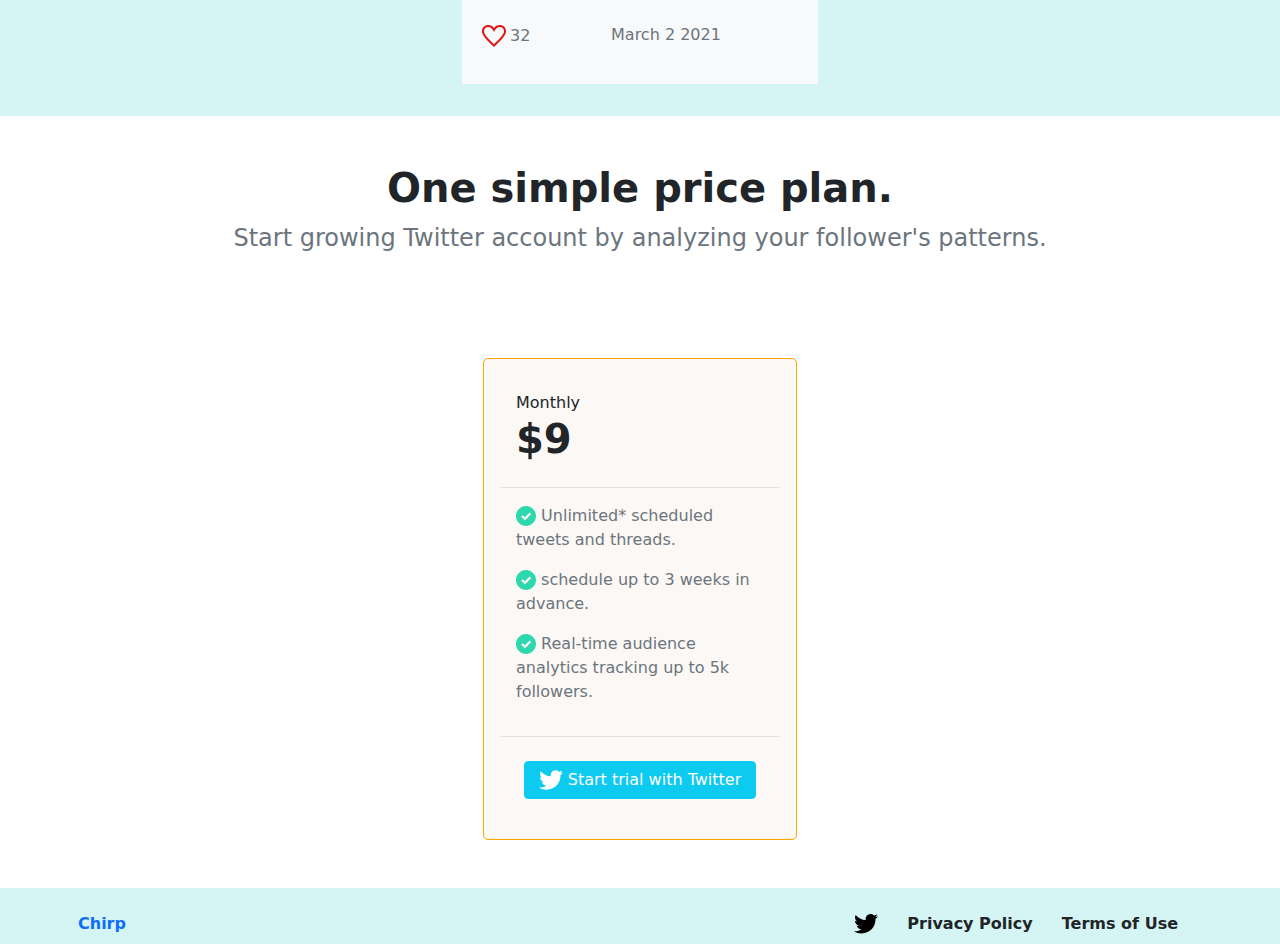
==== commit b4f7f628: "no message" ====
--- a/index.html
+++ b/index.html
@@ -53,7 +53,7 @@
                         <button type="button" class="btn btn-info text-white col-lg-5 col-sm-12 mb-4">
                             <img src="image/Twitter.svg">
                             Sign in with Twitter</button>
-                        <a href="" style="text-decoration:none; color:rgb(70,123,131);"
+                        <a href="" class="text-decoration-none"style=" color:rgb(70,123,131);"
                             class="fw-bold ms-3 d-block text-center "> Learn more -></a>
                     </div>
                     <img src="image/userAvatar01.svg">
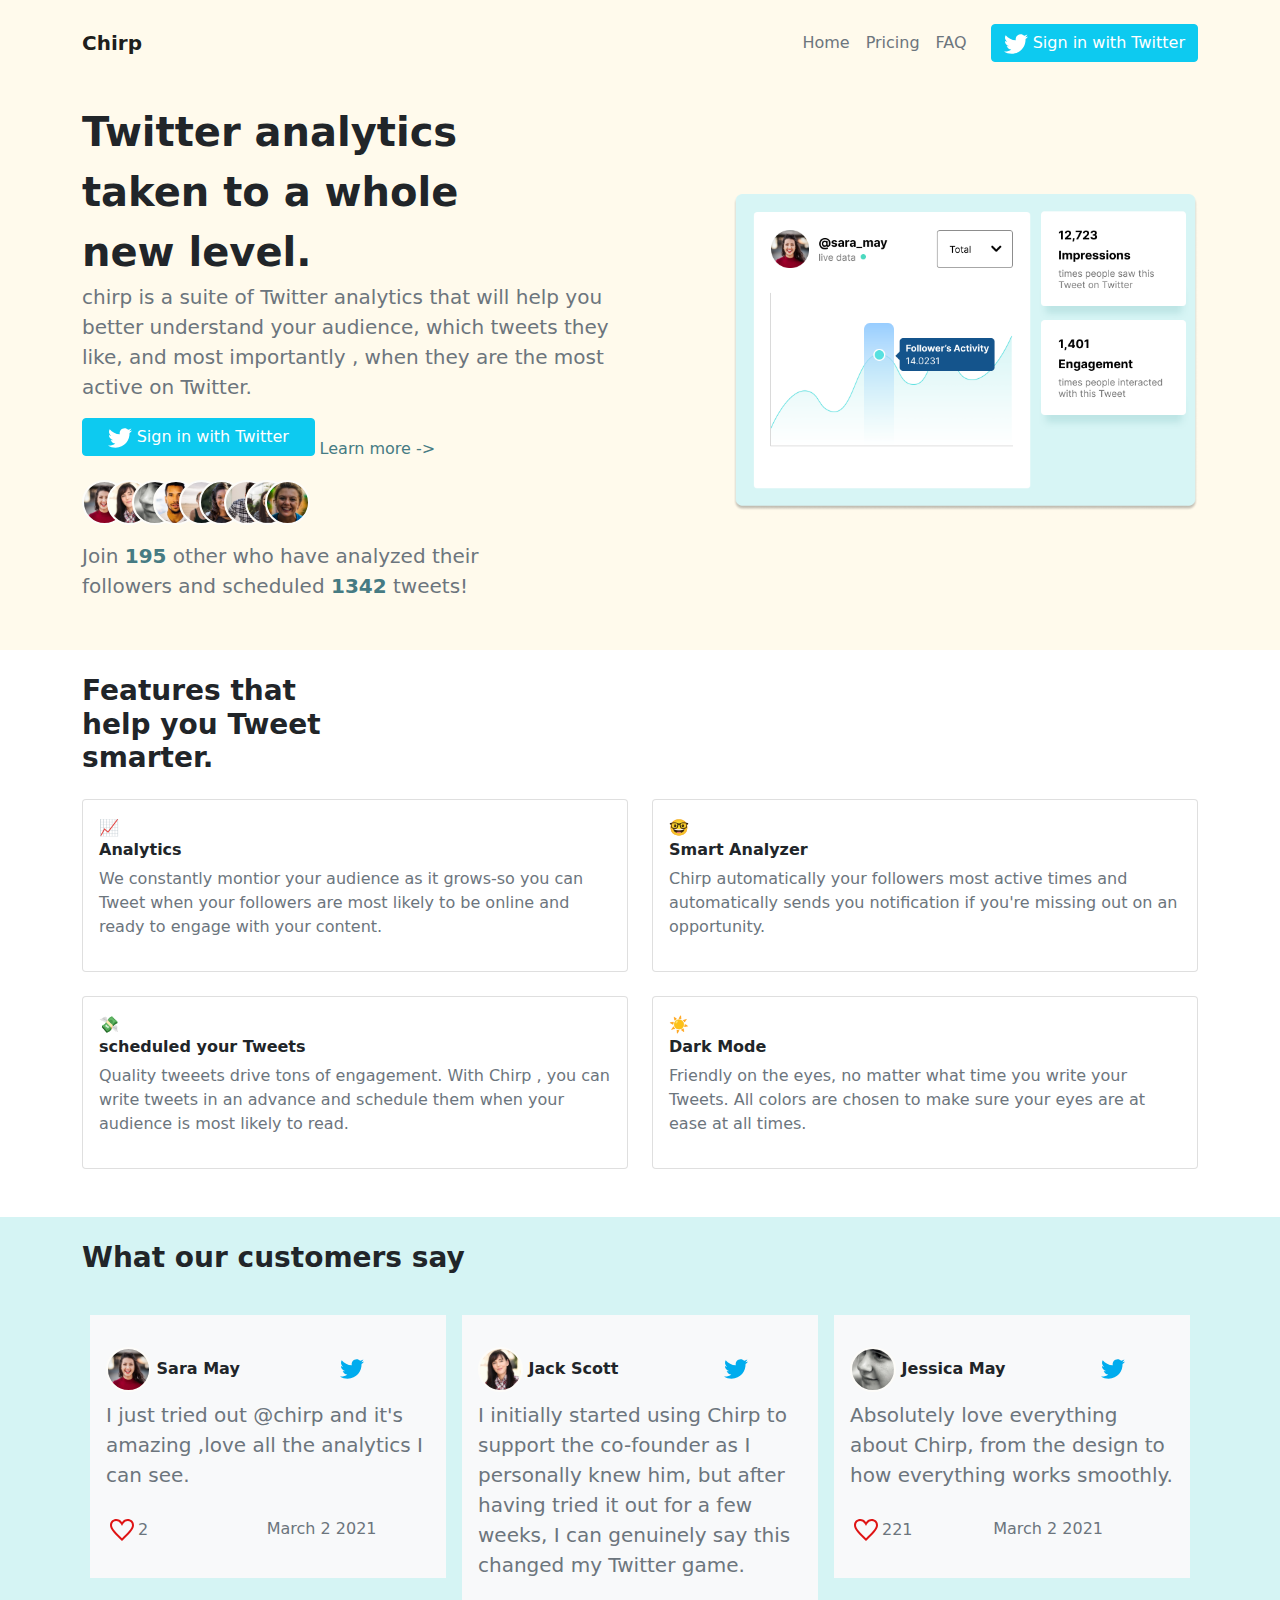
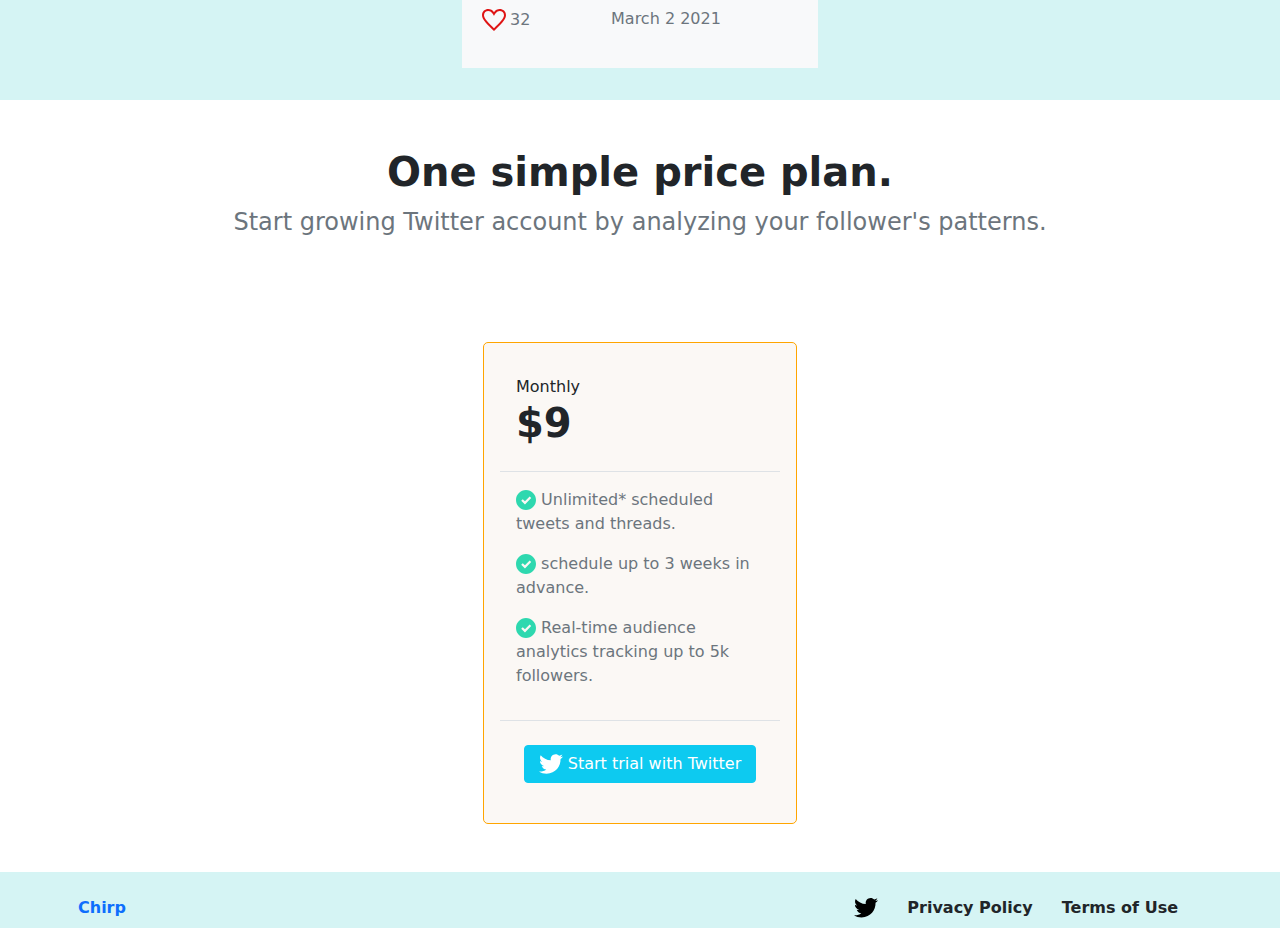
==== commit 7c3a335e: "no message" ====
--- a/index.html
+++ b/index.html
@@ -10,7 +10,6 @@
     <div class="container-fluid px-0">
         <div class=" background1">
             <div class="container px-0 mb-3">
-                <nav class="navbar navbar-expand-lg navbar-light  ">
                 <nav class="navbar navbar-expand-lg navbar-light ">
                     <div class="container-fluid">
                         <a class="navbar-brand fw-bold " href="#">Chirp</a>
